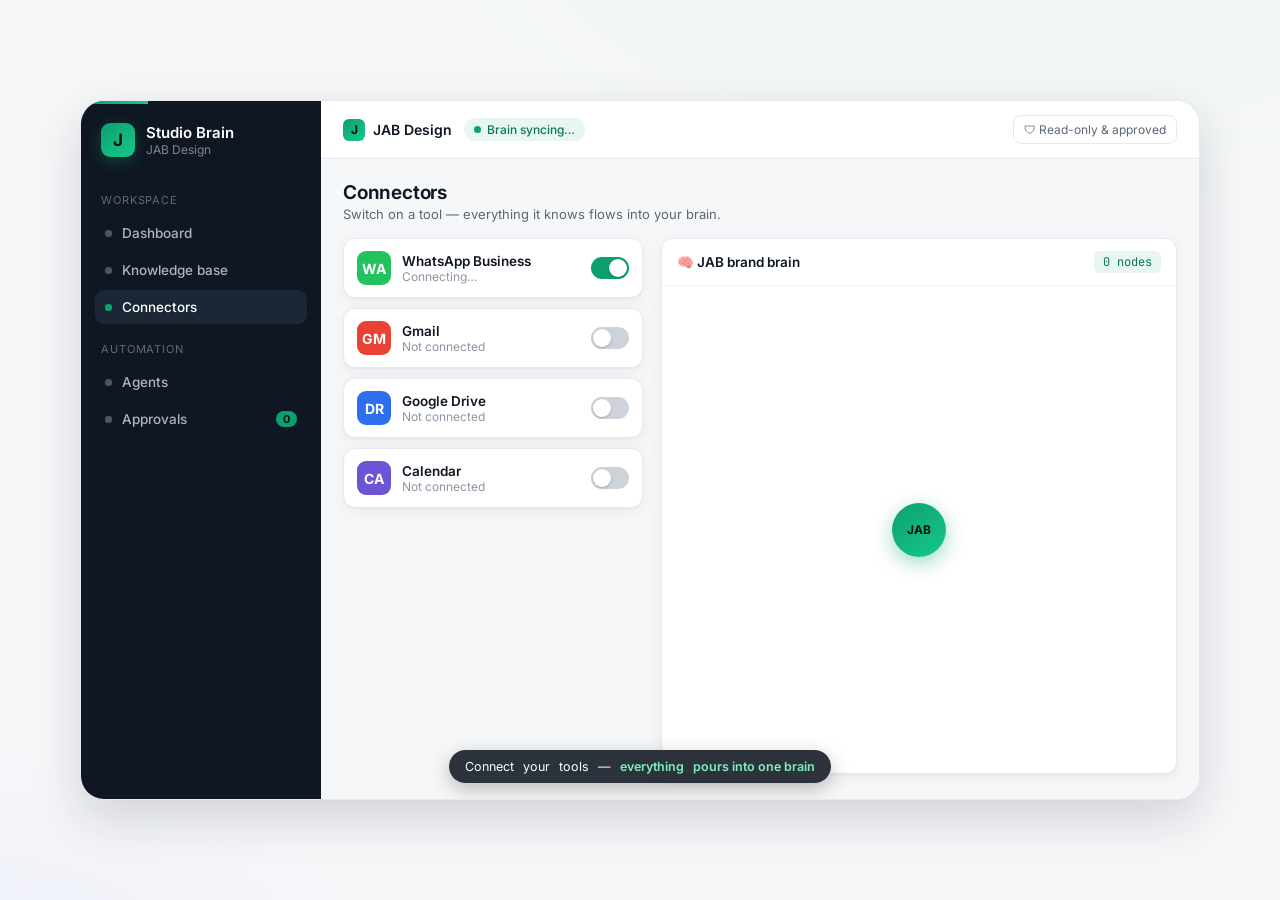
==== agent-demo-v3.html @ 8f620e26 "maxim: demo v3 — full product story (connectors -> brain fills -> multi-channel enquiries -> approve" ====
<!doctype html>
<html lang="en">
<head>
<meta charset="utf-8"/>
<meta name="viewport" content="width=device-width, initial-scale=1"/>
<title>Studio Brain — how it works</title>
<link rel="preconnect" href="https://fonts.googleapis.com">
<link rel="preconnect" href="https://fonts.gstatic.com" crossorigin>
<link href="https://fonts.googleapis.com/css2?family=Inter:wght@400;450;500;600;700&family=JetBrains+Mono:wght@400;500&display=swap" rel="stylesheet">
<style>
  :root{
    --ink:#0f1722; --muted:#5b6675; --faint:#8c95a3; --line:#e7e9ee; --line-soft:#f0f2f5;
    --bg:#f6f7f9; --surface:#ffffff; --accent:#0e9f6e; --accent-deep:#0a7a54; --accent-wash:#e7f6ef;
    --blue:#2f6fed; --blue-wash:#e8effd; --amber:#c4881a; --amber-wash:#fbf1dd; --violet:#6d54d6; --violet-wash:#eeeafb;
    --wa:#22c35e; --gm:#ea4335;
    --radius:12px; --radius-sm:8px; --radius-lg:18px;
    --shadow:0 1px 2px rgba(15,23,34,.04),0 4px 16px rgba(15,23,34,.05);
    --shadow-lift:0 18px 50px rgba(15,23,34,.16);
    --ease:cubic-bezier(.2,.8,.2,1);
    --font:'Inter',-apple-system,BlinkMacSystemFont,'Segoe UI',sans-serif;
    --mono:'JetBrains Mono',ui-monospace,Menlo,monospace;
  }
  *{box-sizing:border-box;margin:0;padding:0}
  html,body{height:100%}
  body{font-family:var(--font);color:var(--ink);-webkit-font-smoothing:antialiased;overflow:hidden;
       display:grid;place-items:center;min-height:100vh;
       background:radial-gradient(1100px 560px at 78% -12%,#eef6f2,transparent 60%),
                  radial-gradient(820px 460px at -5% 112%,#eceefb,transparent 55%),var(--bg)}

  .stage{position:relative;width:min(1120px,96vw);height:min(700px,93vh);border-radius:24px;overflow:hidden;
         background:var(--surface);box-shadow:var(--shadow-lift);border:1px solid var(--line);
         display:grid;grid-template-columns:240px 1fr}

  .rail{position:absolute;top:0;left:0;right:0;height:3px;z-index:60}
  .rail i{display:block;height:100%;width:0;background:linear-gradient(90deg,var(--accent),#16c98a);transition:width .5s linear}
  .replay{position:absolute;top:13px;right:15px;z-index:70;font-size:12px;color:var(--muted);background:rgba(255,255,255,.85);
          border:1px solid var(--line);border-radius:8px;padding:6px 11px;display:none;align-items:center;gap:6px;cursor:pointer}
  .replay.show{display:inline-flex}

  /* ---------- sidebar ---------- */
  .side{background:var(--ink);color:#aeb6c2;padding:20px 14px;display:flex;flex-direction:column;gap:3px}
  .brand{display:flex;align-items:center;gap:11px;padding:2px 6px 18px}
  .bmark{width:34px;height:34px;border-radius:9px;background:linear-gradient(140deg,var(--accent),#16c98a);
         display:grid;place-items:center;color:#04130d;font-weight:700;font-size:17px;box-shadow:0 4px 14px rgba(14,159,110,.35)}
  .bname{color:#fff;font-weight:600;font-size:15px}.bsub{color:#7c8696;font-size:12px}
  .nlabel{color:#5f6a7a;font-size:11px;text-transform:uppercase;letter-spacing:.08em;margin:15px 6px 6px}
  .nitem{display:flex;align-items:center;gap:10px;padding:9px 10px;border-radius:9px;color:#aeb6c2;font-size:13.5px;font-weight:500;transition:.35s var(--ease)}
  .nitem.active{background:#1b2734;color:#fff}
  .nitem .nb{margin-left:auto;background:var(--accent);color:#04130d;font-size:11px;font-weight:700;border-radius:20px;padding:1px 7px;transition:.3s}
  .ndot{width:7px;height:7px;border-radius:3px;background:#48566a;transition:.35s}.nitem.active .ndot{background:var(--accent)}

  /* ---------- main ---------- */
  .main{display:flex;flex-direction:column;min-width:0}
  .top{display:flex;align-items:center;gap:12px;padding:14px 22px;border-bottom:1px solid var(--line);background:var(--surface)}
  .ws{display:flex;align-items:center;gap:8px;font-weight:600;font-size:14px}
  .wsdot{width:22px;height:22px;border-radius:6px;background:linear-gradient(140deg,var(--accent),#16c98a);display:grid;place-items:center;color:#04130d;font-weight:700;font-size:12px}
  .pill{display:inline-flex;align-items:center;gap:6px;font-size:12px;font-weight:500;padding:4px 10px;border-radius:20px;background:var(--accent-wash);color:var(--accent-deep)}
  .pill .lv{width:7px;height:7px;border-radius:50%;background:var(--accent);animation:pulse 2s infinite}
  @keyframes pulse{0%{box-shadow:0 0 0 0 rgba(14,159,110,.5)}70%{box-shadow:0 0 0 7px rgba(14,159,110,0)}100%{box-shadow:0 0 0 0 rgba(14,159,110,0)}}
  .spacer{flex:1}
  .ro{font-size:12px;color:var(--muted);display:flex;align-items:center;gap:6px;border:1px solid var(--line);border-radius:8px;padding:6px 10px}

  .view{flex:1;position:relative;overflow:hidden;background:var(--bg)}
  .screen{position:absolute;inset:0;padding:22px;opacity:0;transform:translateY(14px);transition:opacity .55s var(--ease),transform .55s var(--ease);pointer-events:none;overflow:auto}
  .screen.on{opacity:1;transform:none;pointer-events:auto}
  .vhead{font-size:19px;font-weight:650;letter-spacing:-.01em}
  .vsub{color:var(--muted);font-size:13px;margin-top:2px}

  /* ===== ACT 1 — connectors + brain ===== */
  .c1{display:grid;grid-template-columns:300px 1fr;gap:18px;margin-top:16px;height:calc(100% - 60px)}
  .conns{display:flex;flex-direction:column;gap:10px}
  .conn{background:var(--surface);border:1px solid var(--line);border-radius:var(--radius);padding:12px 13px;display:flex;align-items:center;gap:11px;box-shadow:var(--shadow);transition:.4s var(--ease)}
  .conn.live{border-color:var(--accent);box-shadow:0 0 0 3px var(--accent-wash)}
  .cic{width:34px;height:34px;border-radius:9px;display:grid;place-items:center;color:#fff;font-weight:700;font-size:14px;flex:none}
  .cmeta{min-width:0}.cname{font-weight:600;font-size:13.5px}.cstat{font-size:12px;color:var(--faint)}
  .conn.live .cstat{color:var(--accent-deep)}
  .switch{margin-left:auto;width:38px;height:22px;border-radius:20px;background:#cdd3da;position:relative;flex:none;transition:.35s var(--ease)}
  .switch::after{content:"";position:absolute;top:2px;left:2px;width:18px;height:18px;border-radius:50%;background:#fff;box-shadow:0 1px 3px rgba(0,0,0,.2);transition:.35s var(--ease)}
  .switch.on{background:var(--accent)}.switch.on::after{transform:translateX(16px)}

  .brain{background:var(--surface);border:1px solid var(--line);border-radius:var(--radius);box-shadow:var(--shadow);position:relative;overflow:hidden;display:flex;flex-direction:column}
  .bhead{display:flex;align-items:center;gap:9px;padding:12px 15px;border-bottom:1px solid var(--line-soft)}
  .bttl{font-weight:600;font-size:13.5px}.bcount{margin-left:auto;font-family:var(--mono);font-size:12px;color:var(--accent-deep);background:var(--accent-wash);padding:3px 9px;border-radius:6px}
  .graph{flex:1;position:relative}
  .graph svg{position:absolute;inset:0;width:100%;height:100%}
  .node{position:absolute;border-radius:50%;transform:translate(-50%,-50%) scale(0);opacity:0;transition:transform .5s var(--ease),opacity .4s}
  .node.in{transform:translate(-50%,-50%) scale(1);opacity:1}
  .node.core{width:54px;height:54px;background:linear-gradient(140deg,var(--accent),#16c98a);box-shadow:0 6px 20px rgba(14,159,110,.4);display:grid;place-items:center;color:#04130d;font-weight:700;font-size:12px;z-index:3}
  .edge{stroke:#cfe7dc;stroke-width:1.4;opacity:0;transition:opacity .5s}
  .edge.in{opacity:1}

  /* ===== ACT 2/3 — unified enquiries ===== */
  .inbox{display:flex;flex-direction:column;gap:12px;margin-top:16px;max-width:760px}
  .enq{background:var(--surface);border:1px solid var(--line);border-radius:var(--radius);box-shadow:var(--shadow);overflow:hidden;
       opacity:0;transform:translateY(12px);transition:opacity .5s var(--ease),transform .5s var(--ease)}
  .enq.in{opacity:1;transform:none}
  .enq.active{border-color:var(--accent);box-shadow:0 0 0 3px var(--accent-wash)}
  .ehead{display:flex;align-items:center;gap:10px;padding:12px 15px;border-bottom:1px solid var(--line-soft)}
  .chip{font-size:11px;font-weight:600;padding:3px 9px;border-radius:6px;display:inline-flex;align-items:center;gap:5px}
  .chip.wa{color:#0a7a3f;background:#e3f7ea}.chip.gm{color:#b23227;background:#fceae8}
  .efrom{font-weight:600;font-size:13.5px}.ewhen{margin-left:auto;color:var(--faint);font-size:12px}
  .ebody{padding:13px 15px}
  .eq{color:var(--muted);font-size:13px;background:var(--line-soft);border-radius:10px;padding:10px 12px}
  .drow{margin-top:13px;opacity:0;max-height:0;overflow:hidden;transition:opacity .4s,max-height .5s var(--ease)}
  .drow.open{opacity:1;max-height:240px}
  .dlabel{font-size:11px;text-transform:uppercase;letter-spacing:.06em;color:var(--faint);margin-bottom:6px;display:flex;align-items:center;gap:7px}
  .draft{font-size:14px;line-height:1.55}
  .cursor{display:inline-block;width:7px;height:15px;background:var(--accent);margin-left:1px;vertical-align:-2px;animation:bl .8s steps(1) infinite}
  @keyframes bl{50%{opacity:0}}
  .efoot{display:flex;align-items:center;gap:10px;padding:12px 15px;border-top:1px solid var(--line-soft);background:#fcfdfe;
         opacity:0;max-height:0;overflow:hidden;transition:opacity .4s,max-height .45s var(--ease)}
  .efoot.open{opacity:1;max-height:70px}
  .btn{border:1px solid var(--line);background:var(--surface);color:var(--ink);font-size:13px;font-weight:550;padding:8px 13px;border-radius:9px;display:inline-flex;align-items:center;gap:7px;transition:.2s}
  .btn.ghost{color:var(--muted)}
  .btn.primary{background:var(--accent);border-color:var(--accent);color:#fff;box-shadow:0 4px 14px rgba(14,159,110,.3)}
  .btn.sent{background:#eef6f2;border-color:#cfe7dc;color:var(--accent-deep);box-shadow:none}
  .grew{margin-left:auto;font-size:12px;color:var(--faint)}

  /* end stat strip */
  .stats{display:grid;grid-template-columns:repeat(4,1fr);gap:12px;margin-top:18px;opacity:0;transform:translateY(10px);transition:.6s var(--ease)}
  .stats.in{opacity:1;transform:none}
  .stat{background:var(--surface);border:1px solid var(--line);border-radius:var(--radius);padding:13px 15px;box-shadow:var(--shadow)}
  .snum{font-size:22px;font-weight:680;letter-spacing:-.02em}.slbl{font-size:12px;color:var(--muted);margin-top:2px}

  /* caption chip */
  .cap{position:absolute;left:50%;bottom:16px;transform:translateX(-50%);z-index:65;background:rgba(15,23,34,.88);color:#fff;
       font-size:12.5px;padding:9px 16px;border-radius:30px;backdrop-filter:blur(6px);box-shadow:0 6px 20px rgba(0,0,0,.25);
       display:flex;align-items:center;gap:9px;white-space:nowrap;transition:opacity .4s}
  .cap b{color:#7ff0bd;font-weight:600}
  /* staggered word reveal */
  .rv{opacity:0;transform:translateY(6px);display:inline-block;animation:rvin .5s var(--ease) forwards}
  @keyframes rvin{to{opacity:1;transform:none}}
</style>
</head>
<body>
<div class="stage" id="stage">
  <div class="rail"><i id="rail"></i></div>
  <button class="replay" id="replay">↻ Replay</button>

  <aside class="side">
    <div class="brand"><div class="bmark">J</div><div><div class="bname">Studio Brain</div><div class="bsub">JAB Design</div></div></div>
    <div class="nlabel">Workspace</div>
    <div class="nitem" data-nav="dashboard"><span class="ndot"></span>Dashboard</div>
    <div class="nitem" data-nav="knowledge"><span class="ndot"></span>Knowledge base</div>
    <div class="nitem" data-nav="connectors"><span class="ndot"></span>Connectors</div>
    <div class="nlabel">Automation</div>
    <div class="nitem" data-nav="agents"><span class="ndot"></span>Agents</div>
    <div class="nitem" data-nav="approvals"><span class="ndot"></span>Approvals<span class="nb" id="badge">0</span></div>
  </aside>

  <div class="main">
    <header class="top">
      <div class="ws"><span class="wsdot">J</span>JAB Design</div>
      <span class="pill"><span class="lv"></span><span id="syncpill">Brain syncing…</span></span>
      <div class="spacer"></div>
      <div class="ro">🛡 Read-only &amp; approved</div>
    </header>

    <div class="view">
      <!-- ACT 1: connectors -->
      <section class="screen" id="s-conn">
        <div class="vhead">Connectors</div>
        <div class="vsub">Switch on a tool — everything it knows flows into your brain.</div>
        <div class="c1">
          <div class="conns" id="conns"></div>
          <div class="brain">
            <div class="bhead"><span class="bttl">🧠 JAB brand brain</span><span class="bcount" id="bcount">0 nodes</span></div>
            <div class="graph" id="graph"><svg id="edges"></svg></div>
          </div>
        </div>
      </section>

      <!-- ACT 2/3: unified approvals -->
      <section class="screen" id="s-appr">
        <div class="vhead">Approvals</div>
        <div class="vsub">Enquiries from every channel land here. Your agent drafts — you approve.</div>
        <div class="inbox" id="inbox"></div>
        <div class="stats" id="stats">
          <div class="stat"><div class="snum" id="st1">2</div><div class="slbl">channels unified</div></div>
          <div class="stat"><div class="snum" id="st2">2</div><div class="slbl">on-brand replies</div></div>
          <div class="stat"><div class="snum" id="st3">588</div><div class="slbl">brain nodes used</div></div>
          <div class="stat"><div class="snum">100%</div><div class="slbl">approved by you</div></div>
        </div>
      </section>
    </div>
  </div>

  <div class="cap" id="cap"></div>
</div>

<script>
const sleep=ms=>new Promise(r=>setTimeout(r,ms));
const $=id=>document.getElementById(id);
const rand=(a,b)=>a+Math.random()*(b-a);
function setRail(p){$('rail').style.width=p+'%';}
function nav(id){document.querySelectorAll('.nitem').forEach(n=>n.classList.toggle('active',n.dataset.nav===id));}
function show(scr){document.querySelectorAll('.screen').forEach(s=>s.classList.remove('on'));$(scr).classList.add('on');}
function cap(html){const c=$('cap');c.style.opacity=0;setTimeout(()=>{
  c.innerHTML=html.split(' ').map((w,i)=>`<span class="rv" style="animation-delay:${i*45}ms">${w}</span>`).join(' ');
  c.style.opacity=1;},240);}

/* ---------- connectors data ---------- */
const CONNS=[
  {id:'whatsapp',name:'WhatsApp Business',ic:'WA',color:'#22c35e',nodes:312,stat:'312 chats'},
  {id:'gmail',name:'Gmail',ic:'GM',color:'#ea4335',nodes:276,stat:'276 threads'},
  {id:'drive',name:'Google Drive',ic:'DR',color:'#2f6fed',nodes:0,stat:'brand decks & PDFs'},
  {id:'calendar',name:'Calendar',ic:'CA',color:'#6d54d6',nodes:0,stat:'consults & bookings'},
];
function renderConns(){
  $('conns').innerHTML=CONNS.map(c=>`
    <div class="conn" data-c="${c.id}">
      <div class="cic" style="background:${c.color}">${c.ic}</div>
      <div class="cmeta"><div class="cname">${c.name}</div><div class="cstat" data-s>Not connected</div></div>
      <div class="switch" data-sw></div>
    </div>`).join('');
}

/* ---------- brain graph ---------- */
let nodeCount=0;
function placeCore(){
  const g=$('graph');const core=document.createElement('div');core.className='node core';
  core.style.left='50%';core.style.top='50%';core.textContent='JAB';g.appendChild(core);
  requestAnimationFrame(()=>core.classList.add('in'));
}
async function burst(color,n){
  const g=$('graph'),svg=$('edges');const W=g.clientWidth,H=g.clientHeight;
  for(let i=0;i<n;i++){
    const ang=rand(0,Math.PI*2),r=rand(60,Math.min(W,H)/2-22);
    const x=W/2+Math.cos(ang)*r,y=H/2+Math.sin(ang)*r;
    const d=document.createElement('div');d.className='node';
    const sz=rand(7,15);d.style.width=sz+'px';d.style.height=sz+'px';
    d.style.left=x+'px';d.style.top=y+'px';d.style.background=color;d.style.boxShadow=`0 2px 8px ${color}55`;
    g.appendChild(d);
    const ln=document.createElementNS('http://www.w3.org/2000/svg','line');
    ln.setAttribute('x1',W/2);ln.setAttribute('y1',H/2);ln.setAttribute('x2',x);ln.setAttribute('y2',y);
    ln.setAttribute('class','edge');svg.appendChild(ln);
    setTimeout(()=>{d.classList.add('in');ln.classList.add('in');},i*70);
  }
}
async function activate(id){
  const c=CONNS.find(x=>x.id===id);const card=document.querySelector(`[data-c="${id}"]`);
  const sw=card.querySelector('[data-sw]'),st=card.querySelector('[data-s]');
  sw.classList.add('on');st.textContent='Connecting…';
  await sleep(700);
  card.classList.add('live');st.textContent='Active · '+c.stat;
  const add=c.nodes||rand(40,70)|0;
  await burst(c.color, Math.min(26, Math.round(add/14)+6));
  // ticking counter
  const to=nodeCount+add;const step=Math.ceil(add/22);
  const t=setInterval(()=>{nodeCount=Math.min(to,nodeCount+step);$('bcount').textContent=nodeCount+' nodes';
    if(nodeCount>=to){clearInterval(t);}},45);
  await sleep(1100);
}

/* ---------- enquiries ---------- */
const ENQS=[
  {id:'rachel',ch:'wa',chName:'WhatsApp',from:'Rachel · Bloom Café',when:'2m ago',
   q:"Hi! love your SG50 work 🙌 we're opening our 2nd café and the branding feels dated. do you do a refresh + new packaging? rough cost?",
   reply:"hey Rachel, congrats on café number two 🥊 a refresh with packaging sits right in our corner. rough guide it runs around 6–8 weeks and scales with scope. easiest is a quick 15-min consult so we can see the space — want me to set one up?",
   sentVia:'WhatsApp'},
  {id:'james',ch:'gm',chName:'Gmail',from:'James · Vertex Property',when:'just now',
   q:"We have a condo launch in October and need a full campaign + microsite. Can JAB take this on, and what's the process?",
   reply:"Hi James — a launch like this is exactly what we're built for: brand, collaterals and microsite all pulling in one direction. We'd lock the story first, then build outward, working the schedule back from your October date. Happy to walk you through it on a call this week.",
   sentVia:'Gmail'},
];
function renderInbox(){
  $('inbox').innerHTML=ENQS.map(e=>`
   <div class="enq" data-e="${e.id}">
     <div class="ehead">
       <span class="chip ${e.ch}">${e.ch==='wa'?'● WhatsApp':'● Gmail'}</span>
       <span class="efrom">${e.from}</span><span class="ewhen">${e.when}</span>
     </div>
     <div class="ebody">
       <div class="eq">${e.q}</div>
       <div class="drow" data-draft>
         <div class="dlabel">✍️ Drafted in JAB's voice <span style="color:var(--accent)">· grounded in brain</span></div>
         <div class="draft" data-dtext></div>
       </div>
     </div>
     <div class="efoot" data-foot>
       <button class="btn ghost">Edit</button>
       <button class="btn primary" data-approve>Approve &amp; send</button>
       <span class="grew" data-grew></span>
     </div>
   </div>`).join('');
}
async function typeDraft(el,text){el.innerHTML='';let s='';for(let i=0;i<text.length;i++){s+=text[i];el.innerHTML=s+'<span class="cursor"></span>';await sleep(11+Math.random()*15);}el.textContent=text;}

async function handleEnq(e){
  const card=document.querySelector(`[data-e="${e.id}"]`);
  card.classList.add('active');card.scrollIntoView({behavior:'smooth',block:'nearest'});
  const draft=card.querySelector('[data-draft]'),dtext=card.querySelector('[data-dtext]');
  const foot=card.querySelector('[data-foot]'),grew=card.querySelector('[data-grew]'),btn=card.querySelector('[data-approve]');
  cap(`Agent reads the brain and drafts a reply for <b>${e.from.split(' · ')[0]}</b>`);
  grew.textContent='reading brand brain…';
  draft.classList.add('open');await sleep(500);
  foot.classList.add('open');
  await typeDraft(dtext,e.reply);
  grew.textContent='grounded in 588 nodes';
  cap('Reply ready — <b>one click to approve</b>');
  await sleep(950);
  btn.style.transform='scale(.97)';btn.textContent='Sending…';await sleep(700);
  btn.style.transform='';btn.className='btn sent';btn.innerHTML='✓ Sent via '+e.sentVia;
  card.classList.remove('active');
  cap(`<b>Sent on ${e.sentVia}</b> — on-brand, approved by you`);
  await sleep(1300);
}

/* ---------- run ---------- */
function reset(){
  nodeCount=0;renderConns();renderInbox();$('graph').querySelectorAll('.node').forEach(n=>n.remove());
  $('edges').innerHTML='';$('bcount').textContent='0 nodes';$('badge').textContent='0';
  $('stats').classList.remove('in');$('replay').classList.remove('show');setRail(0);$('syncpill').textContent='Brain syncing…';
}
async function run(){
  reset();placeCore();
  // ACT 1
  nav('connectors');show('s-conn');setRail(6);
  cap('Connect your tools — <b>everything pours into one brain</b>');
  await sleep(900);
  await activate('whatsapp');setRail(22);
  await activate('gmail');setRail(40);
  await activate('drive');setRail(52);
  $('syncpill').textContent='Brain synced';
  cap('<b>One brain</b> — every chat, email and file, indexed and searchable');
  await sleep(1400);

  // ACT 2 — enquiries arrive
  nav('approvals');show('s-appr');setRail(58);
  cap('Now enquiries arrive — <b>from every channel, into one place</b>');
  const cards=[...document.querySelectorAll('.enq')];
  cards[0].classList.add('in');$('badge').textContent='1';await sleep(1100);
  cards[1].classList.add('in');$('badge').textContent='2';await sleep(1300);
  setRail(66);

  // ACT 3 — draft, approve, send each
  await handleEnq(ENQS[0]);$('badge').textContent='1';setRail(82);
  await handleEnq(ENQS[1]);$('badge').textContent='0';setRail(96);

  // stats
  $('stats').classList.add('in');setRail(100);
  cap('Tools → brain → on-brand replies — <b>you approve every word</b>');
  await sleep(2600);
  $('replay').classList.add('show');await sleep(1600);run();
}
$('replay').addEventListener('click',()=>{$('replay').classList.remove('show');run();});
run();
</script>
</body>
</html>
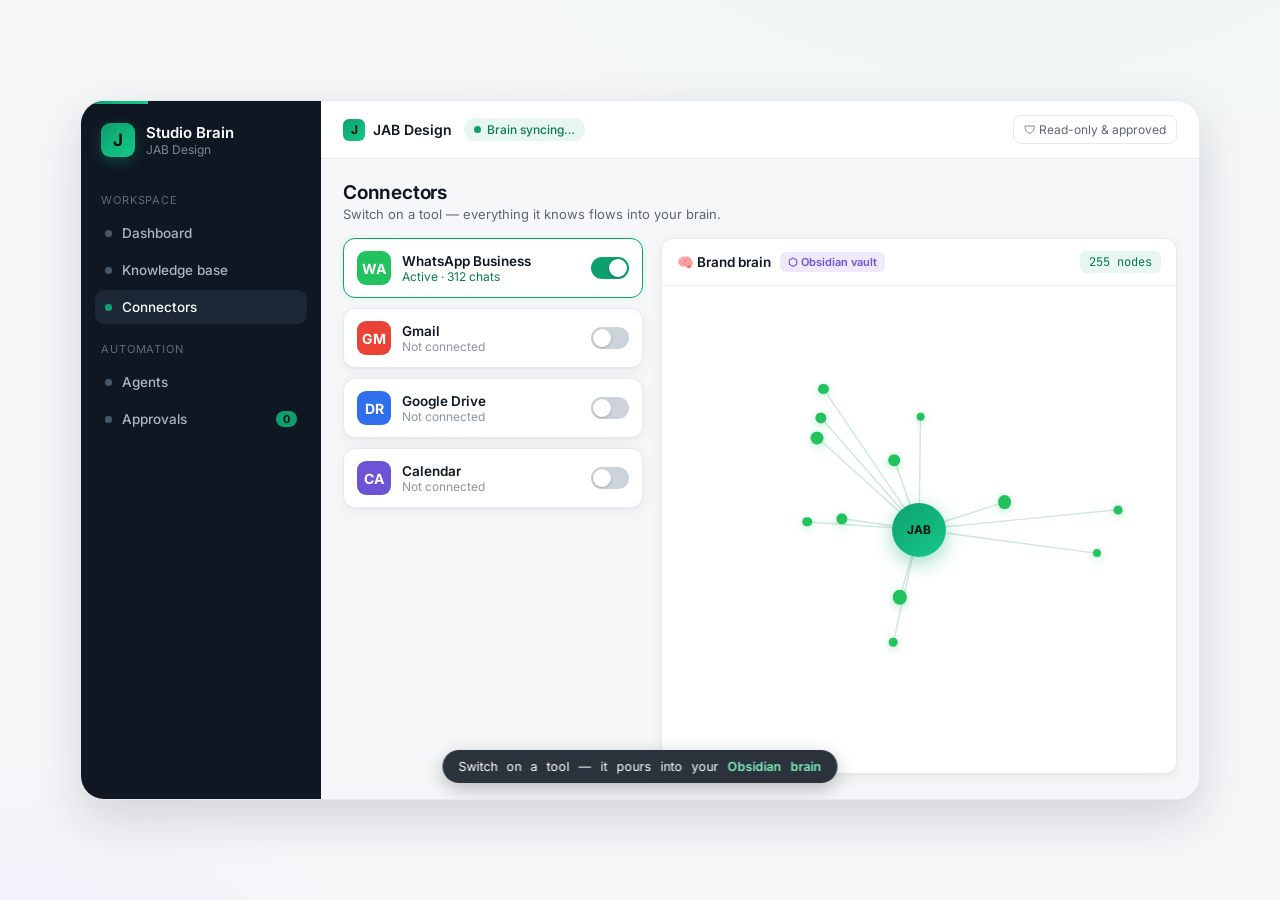
==== commit 2ac0b3df: "maxim: v3 — frame brain as Obsidian vault (chip + 'collated into your vault' captions)" ====
--- a/agent-demo-v3.html
+++ b/agent-demo-v3.html
@@ -81,6 +81,7 @@
   .brain{background:var(--surface);border:1px solid var(--line);border-radius:var(--radius);box-shadow:var(--shadow);position:relative;overflow:hidden;display:flex;flex-direction:column}
   .bhead{display:flex;align-items:center;gap:9px;padding:12px 15px;border-bottom:1px solid var(--line-soft)}
   .bttl{font-weight:600;font-size:13.5px}.bcount{margin-left:auto;font-family:var(--mono);font-size:12px;color:var(--accent-deep);background:var(--accent-wash);padding:3px 9px;border-radius:6px}
+  .vault{font-size:11px;color:var(--violet);background:var(--violet-wash);padding:3px 8px;border-radius:6px;font-weight:600}
   .graph{flex:1;position:relative}
   .graph svg{position:absolute;inset:0;width:100%;height:100%}
   .node{position:absolute;border-radius:50%;transform:translate(-50%,-50%) scale(0);opacity:0;transition:transform .5s var(--ease),opacity .4s}
@@ -164,7 +165,7 @@
         <div class="c1">
           <div class="conns" id="conns"></div>
           <div class="brain">
-            <div class="bhead"><span class="bttl">🧠 JAB brand brain</span><span class="bcount" id="bcount">0 nodes</span></div>
+            <div class="bhead"><span class="bttl">🧠 Brand brain</span><span class="vault">⬡ Obsidian vault</span><span class="bcount" id="bcount">0 nodes</span></div>
             <div class="graph" id="graph"><svg id="edges"></svg></div>
           </div>
         </div>
@@ -316,13 +317,13 @@
   reset();placeCore();
   // ACT 1
   nav('connectors');show('s-conn');setRail(6);
-  cap('Connect your tools — <b>everything pours into one brain</b>');
+  cap('Switch on a tool — it pours into your <b>Obsidian brain</b>');
   await sleep(900);
   await activate('whatsapp');setRail(22);
   await activate('gmail');setRail(40);
   await activate('drive');setRail(52);
   $('syncpill').textContent='Brain synced';
-  cap('<b>One brain</b> — every chat, email and file, indexed and searchable');
+  cap('<b>One brain</b> — every chat, email and file, collated into your vault');
   await sleep(1400);
 
   // ACT 2 — enquiries arrive
